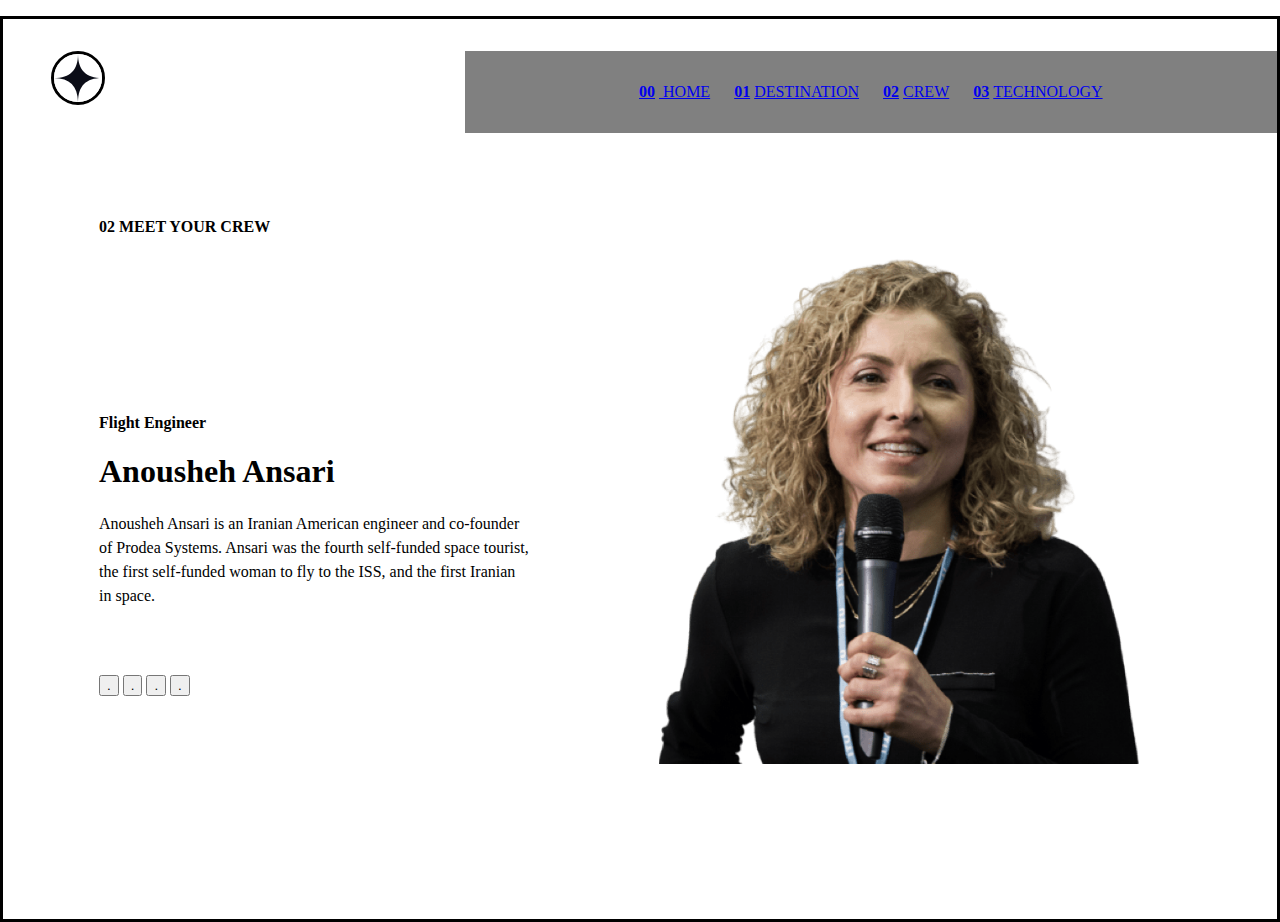
==== crew.html @ 27e9f044 "Added and fixed HTML markup" ====
<!DOCTYPE html>
<html lang="en">
  <head>
    <meta charset="UTF-8" />
    <meta name="viewport" content="width=device-width, initial-scale=1.0" />

    <link
      rel="icon"
      type="image/png"
      sizes="32x32"
      href="./assets/favicon-32x32.png"
    />
    <link rel="stylesheet" href="style.css" />

    <title>Space Tourism - Crew</title>
  </head>
  <body>
    <header class="top">
      <div class="top__logo-box">
        <img
          src="assets/shared/logo.svg"
          alt="Logo"
          class="top__logo-box--img"
        />
      </div>
      <div class="top__line-box">
        <hr class="top__line-box--line" />
      </div>
      <nav class="top__nav">
        <a class="nav__link" href="/"> <b>00</b> HOME </a>
        <a class="nav__link" href="destination.html"> <b>01</b>DESTINATION </a>
        <a class="nav__link" href="crew.html"><b>02</b>CREW </a>
        <a class="nav__link" href="technology.html"><b>03</b>TECHNOLOGY</a>
      </nav>
      <button class="top__hamburger-container">
        <img
          src="assets/shared/icon-hamburger.svg"
          alt="Open Nav"
          class="top__hamburger-container--icon-open"
        />
        <img
          src="assets/shared/icon-close.svg"
          alt="Close Nav"
          class="top__hamburger-container--icon-close"
        />
      </button>
    </header>

    <main class="crew">
      <h4 class="section-headings">
        <span class="section-headings--no">02</span>
        <span class="section-headings--primary">MEET YOUR CREW</span>
      </h4>

      <section class="crew__heading">
        <h4 class="crew__heading--secondary">Flight Engineer</h4>
        <h1 class="crew__heading--primary">Anousheh Ansari</h1>
      </section>

      <p class="crew__bio">
        Anousheh Ansari is an Iranian American engineer and co-founder of Prodea
        Systems. Ansari was the fourth self-funded space tourist, the first
        self-funded woman to fly to the ISS, and the first Iranian in space.
      </p>

      <div class="crew__selector">
        <button class="crew__selector--btn">.</button>
        <button class="crew__selector--btn">.</button>
        <button class="crew__selector--btn">.</button>
        <button class="crew__selector--btn">.</button>
      </div>

      <div class="crew__img-cont">
        <img
          src="./assets/crew/image-anousheh-ansari.png"
          alt=">Anousheh Ansari"
          class="crew__img-cont--img"
        />
      </div>
    </main>
    <script src="script.js"></script>
  </body>
</html>
---- style.css ----
:root {
  --desktop-resolution-height: 56.25rem;
  --desktop-resolution-width: 90rem;
}

html {
  font-size: 16px;
}

b{
  margin-right: .25rem;
}

a {
  cursor: pointer;
}

p {
  line-height: 1.5rem;
}

button {
  cursor: pointer;
}

body {
  max-width: var(--desktop-resolution-width);
  margin: 1rem auto 0 auto;
  border: solid;
}

@media (min-width: 1025px) {
  body {
    min-height: var(--desktop-resolution-height);
  }
}

main {
  margin: 1rem 1rem 0 1rem;
}

@media (min-width: 1025px) {
  main {
    margin: 4rem 6rem 0 6rem;
  }
}

.top {
  display: flex;
  flex-direction: row;
  justify-content: space-between;
  width: 100%;
  margin-top: 2rem;
}

.top__logo-box {
  border: solid;
  border-radius: 50%;
  height: 3rem;
  width: 3rem;
  border-color: white;
  background-color: white;

  border: solid;
}

.top__line-box {
  display: none;
}

.top__hamburger-container {
  border: none;
  background-color: transparent;
}

.top__hamburger-container--icon-close {
  display: none;
}

.top__nav {
  display: none;
  flex-direction: row;
  flex-wrap: wrap;
  justify-content: center;
  gap: 1.5rem;
  padding: 2rem 1.5rem 2rem 1.5rem;
  max-width: 10rem;

  background-color: grey;

  position: fixed;
  z-index: 1;
}

@media (min-width: 376px) {
  .top__nav {
    display: flex !important;
    align-items: center;

    width: max(28.75rem, 60%);
    max-width: unset;
    position: unset;
  }

  .top__hamburger-container {
    display: none;
  }
}

@media (min-width: 1025px) {
  .top__logo-box {
    margin-left: 3rem;
  }
}

.home {
  display: grid;
  justify-content: center;
  gap: 2rem;
}

.home > * {
  text-align: center;
}

.home__blurb {
  max-width: 21rem;
  margin: 0 auto 0 auto;
}

.home__logo {
  display: flex;
  justify-content: center;
  align-items: center;

  border: solid;
  border-radius: 50%;
  height: 15rem;
  width: 15rem;

  margin: 5rem auto 0 auto;

  grid-row: 3/4;
}

@media (min-width: 1025px) {
  .home {
    justify-content: space-between;
    margin-top: 20rem;
  }

  .home > * {
    text-align: left;
  }

  .home__heading {
    grid-row: 1/2;
    grid-column: 1/2;
  }

  .home__blurb {
    grid-row: 2/3;
    grid-column: 1/2;
    margin: unset;
  }

  .home__logo {
    grid-row: 1/3;
    grid-column: 2/3;
    margin: auto 0 auto auto;
  }
}

.section-headings {
  text-align: left;
}

.crew {
  display: grid;
}

.crew__img-cont {
  grid-row: 2/3;

  height: auto;
  max-width: 30rem;
  margin: 0 auto 0 auto;
}

.crew__img-cont--img {
  width: 100%;
  height: 100%;
  object-fit: cover;
}

.crew__selector {
  grid-row: 3/4;
  margin: 1rem auto 1rem auto;
}

.crew__heading,
.crew__bio {
  text-align: center;
}

.crew__role {
  margin-bottom: 0;
}

.crew__name {
  margin-top: 0;
}

.crew__bio {
  margin-top: 0;
  margin-left: auto;
  margin-right: auto;

  max-width: 27rem;
}

@media (min-width: 376px) {
  .crew__bio {
    grid-row: 4/5;
  }
  .crew__selector {
    grid-row: 5/6;
  }

  .crew__img-cont {
    grid-row: 6/7;
  }
}

@media (min-width: 1025px) {
  .crew__heading,
  .crew__bio {
    grid-column: 1/2;
    text-align: left;
  }

  .crew__heading {
    grid-row: 5/6;
  }
  .crew__bio {
    grid-row: 6/7;
    margin: unset;
  }
  .crew__selector {
    grid-row: 8/9;
    margin: unset;
  }

  .crew__img-cont {
    grid-row: 3/10;
    grid-column: 2/3;
  }
}
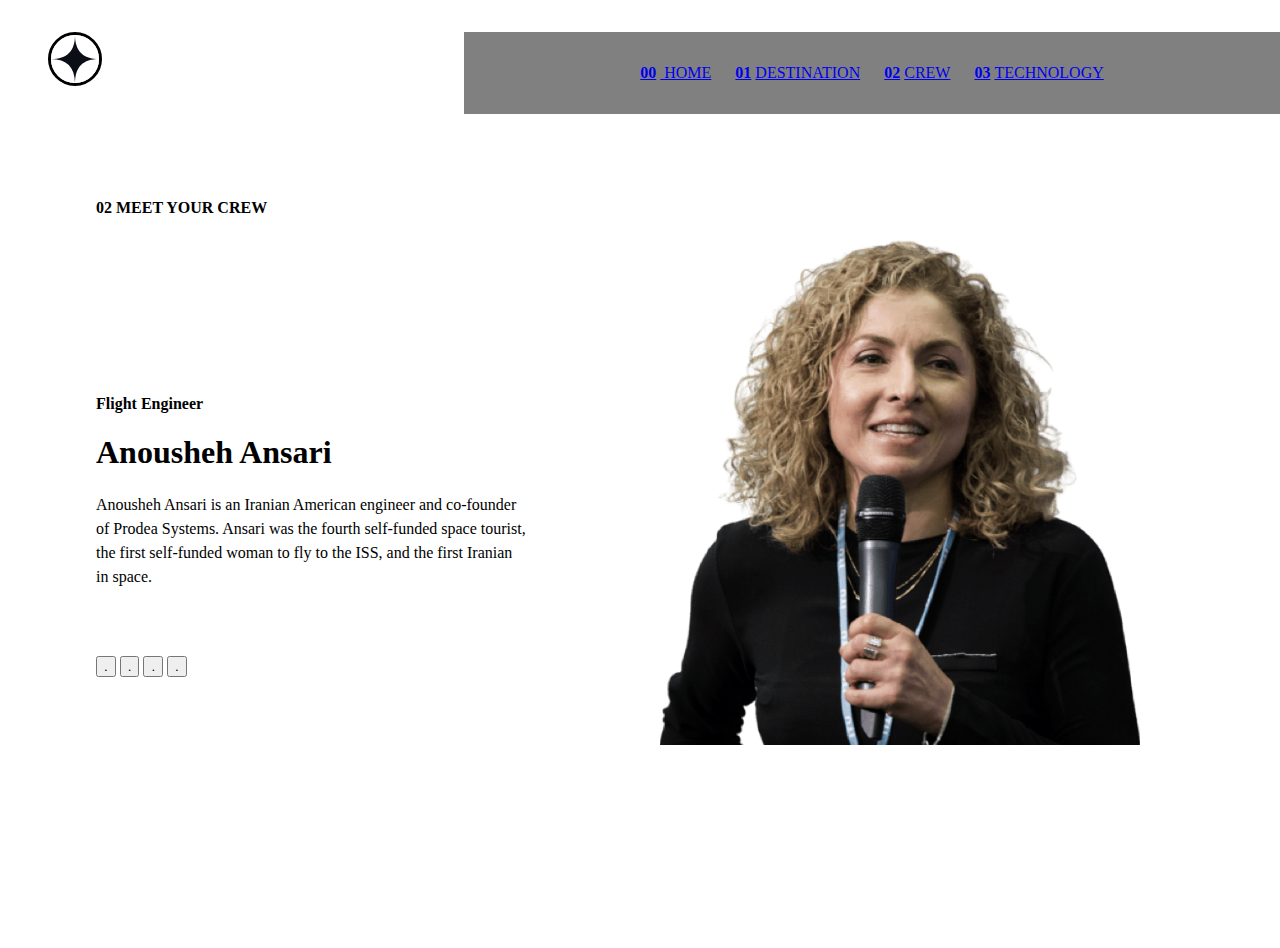
==== commit 31f8c3ff: "Fixed nav layout" ====
--- a/crew.html
+++ b/crew.html
@@ -27,10 +27,10 @@
         <hr class="top__line-box--line" />
       </div>
       <nav class="top__nav">
-        <a class="nav__link" href="/"> <b>00</b> HOME </a>
-        <a class="nav__link" href="destination.html"> <b>01</b>DESTINATION </a>
-        <a class="nav__link" href="crew.html"><b>02</b>CREW </a>
-        <a class="nav__link" href="technology.html"><b>03</b>TECHNOLOGY</a>
+        <a class="top__nav--link" href="/"> <b>00</b> HOME </a>
+        <a class="top__nav--link" href="destination.html"> <b>01</b>DESTINATION </a>
+        <a class="top__nav--link" href="crew.html"><b>02</b>CREW </a>
+        <a class="top__nav--link" href="technology.html"><b>03</b>TECHNOLOGY</a>
       </nav>
       <button class="top__hamburger-container">
         <img
--- a/style.css
+++ b/style.css
@@ -1,3 +1,5 @@
+/* Boiler Plate */
+
 :root {
   --desktop-resolution-height: 56.25rem;
   --desktop-resolution-width: 90rem;
@@ -7,8 +9,28 @@
   font-size: 16px;
 }
 
-b{
-  margin-right: .25rem;
+body {
+  max-width: var(--desktop-resolution-width);
+  margin: 1rem 0 0 2rem;
+}
+
+@media (min-width: 1025px) {
+  body {
+    min-height: var(--desktop-resolution-height);
+    margin: 1rem 0 1rem auto;
+  }
+}
+
+@media (min-width: 1440px) {
+  body {
+    margin-right:  auto;
+  }
+}
+
+/* Elements */
+
+b {
+  margin-right: 0.25rem;
 }
 
 a {
@@ -23,20 +45,11 @@
   cursor: pointer;
 }
 
-body {
-  max-width: var(--desktop-resolution-width);
-  margin: 1rem auto 0 auto;
-  border: solid;
-}
-
-@media (min-width: 1025px) {
-  body {
-    min-height: var(--desktop-resolution-height);
-  }
-}
+/* Containers */
 
 main {
-  margin: 1rem 1rem 0 1rem;
+  margin-top: 2rem;
+  margin-right: 2rem;
 }
 
 @media (min-width: 1025px) {
@@ -44,6 +57,8 @@
     margin: 4rem 6rem 0 6rem;
   }
 }
+
+/* Navigation and Top Section */
 
 .top {
   display: flex;
@@ -75,31 +90,42 @@
 
 .top__hamburger-container--icon-close {
   display: none;
+  position: relative;
+  z-index: 2;
 }
 
 .top__nav {
   display: none;
-  flex-direction: row;
+  flex-direction: column;
   flex-wrap: wrap;
-  justify-content: center;
+  justify-content: left;
   gap: 1.5rem;
-  padding: 2rem 1.5rem 2rem 1.5rem;
   max-width: 10rem;
+  padding: 6rem 4rem 6rem 1rem;
 
   background-color: grey;
 
   position: fixed;
+  right: 0;
+  top: 0;
+  height: 100vh;
   z-index: 1;
 }
 
-@media (min-width: 376px) {
+@media (min-width: 481px) {
   .top__nav {
     display: flex !important;
+  flex-direction: row;
     align-items: center;
+  justify-content: center;
+  padding: 2rem 1.5rem 2rem 1.5rem;
+
 
     width: max(28.75rem, 60%);
     max-width: unset;
+    height: unset;
     position: unset;
+    
   }
 
   .top__hamburger-container {
@@ -113,9 +139,10 @@
   }
 }
 
+/* Home */
+
 .home {
   display: grid;
-  justify-content: center;
   gap: 2rem;
 }
 
@@ -123,8 +150,21 @@
   text-align: center;
 }
 
+.home__heading--primary {
+  margin: 0;
+  font-size: 4.75rem;
+}
+@media (min-width: 481px) {
+  .home__heading--secondary {
+    margin-bottom: 0;
+  }
+  .home__heading--primary {
+    font-size: 8rem;
+  }
+}
+
 .home__blurb {
-  max-width: 21rem;
+  max-width: 24rem;
   margin: 0 auto 0 auto;
 }
 
@@ -138,7 +178,7 @@
   height: 15rem;
   width: 15rem;
 
-  margin: 5rem auto 0 auto;
+  margin: 2rem auto 2rem auto;
 
   grid-row: 3/4;
 }
@@ -165,15 +205,247 @@
   }
 
   .home__logo {
-    grid-row: 1/3;
-    grid-column: 2/3;
-    margin: auto 0 auto auto;
-  }
-}
+    grid-row: 1/6;
+    grid-column: 2/3;
+    margin: auto 0 auto 0;
+  }
+}
+
+/* All Categories */
 
 .section-headings {
   text-align: left;
 }
+
+/* Destination */
+
+.destination {
+  display: grid;
+}
+
+.destination__img-cont {
+  grid-row: 2/3;
+
+  height: auto;
+  width: 20rem;
+  margin: 0 auto 0 auto;
+}
+
+.destination__img-cont--img {
+  width: 100%;
+  height: 100%;
+}
+
+.destination__selector {
+  grid-row: 3/4;
+
+  display: flex;
+  justify-content: space-between;
+  gap: 1.5rem;
+
+  margin: 1rem auto 1rem auto;
+
+  max-width: 24rem;
+}
+
+.destination__selector--btn {
+  font-size: 1rem;
+  border: none;
+  background-color: transparent;
+}
+
+.destination__name {
+  grid-row: 4/5;
+
+  margin: 0;
+
+  font-size: 4.75rem;
+  text-align: center;
+}
+
+.destination__description {
+  grid-row: 5/6;
+
+  text-align: center;
+  max-width: 24rem;
+  margin: 1rem auto 1rem auto;
+}
+
+.destination__stats > * {
+  text-align: center;
+}
+
+.destination__stats > * > h6 {
+  margin-bottom: 0;
+}
+.destination__stats > * > h2 {
+  margin-top: 0.5rem;
+}
+
+.destination__stats {
+  display: flex;
+  flex-direction: column;
+  align-items: center;
+  justify-content: center;
+
+  border-top: solid;
+}
+
+@media (min-width: 481px) {
+  .destination__stats {
+    flex-direction: row;
+    justify-content: space-between;
+    width: 24rem;
+
+    margin-left: auto;
+    margin-right: auto;
+  }
+}
+
+@media (min-width: 1025px) {
+  .destination__img-cont,
+  .destination__selector {
+    margin-top: 4rem;
+  }
+
+  .destination__img-cont {
+    grid-column: 1/2;
+    grid-row: 2/6;
+  }
+
+  .destination__selector {
+    grid-column: 2/3;
+    grid-row: 2/3;
+  }
+
+  .destination__name {
+    grid-column: 2/3;
+    grid-row: 3/4;
+  }
+
+  .destination__description {
+    grid-column: 2/3;
+    grid-row: 4/5;
+  }
+
+  .destination__stats {
+    grid-column: 2/3;
+    grid-row: 5/6;
+  }
+}
+
+/* Technology */
+.technology {
+  display: grid;
+}
+
+.technology__img-cont {
+  grid-row: 2/3;
+
+  height: auto;
+  max-width: 30rem;
+  margin: 0.5rem auto .5rem auto;
+}
+
+.technology__img-cont--img {
+  width: 100%;
+  height: 100%;
+  object-fit: cover;
+}
+
+.technology__img-cont--portrait {
+  display: none;
+}
+
+.technology__selector {
+  grid-row: 3/4;
+
+  display: flex;
+  flex-direction: row;
+  justify-content: center;
+  flex-wrap: wrap;
+  gap: 1rem;
+
+  margin-top: 0.5rem;
+  margin-bottom: 0.5rem;
+}
+
+.technology__selector--btn {
+  border: solid;
+  border-radius: 50%;
+  background-color: transparent;
+
+  font-size: 1.75rem;
+
+  width: 4rem;
+  height: 4rem;
+}
+
+.technology__heading > * {
+  text-align: center;
+}
+
+.technology__heading--secondary {
+  margin-bottom: 0.25rem;
+}
+
+.technology__heading--primary {
+  margin-top: 0.25rem;
+}
+
+.technology__info {
+  text-align: center;
+  max-width: 25rem;
+  margin: 1rem auto 1rem auto;
+}
+
+@media (min-width: 1025px) {
+.technology > .section-headings{
+  grid-column: 1/3;
+}
+  .technology{
+    margin-right: 0;
+  }
+  .technology__img-cont {
+    grid-column: 3/4;
+    grid-row: 2/8;
+
+    margin-right: 0;
+  }
+
+  .technology__img-cont--landscape {
+    display: none;
+  }
+
+  .technology__img-cont--portrait {
+    display: inline;
+  }
+
+  .technology__selector {
+    grid-column: 1/2;
+    grid-row: 3/5;
+    width: 5rem;
+  }
+
+  .technology__heading > * {
+    text-align: left;
+  }
+
+  .technology__heading {
+    grid-column: 2/3;
+    grid-row: 3/4;
+  }
+
+  .technology__info {
+    grid-column: 2/3;
+    grid-row: 4/5;
+
+    text-align: left;
+    margin-left: 0;
+  }
+}
+
+/* Crew */
 
 .crew {
   display: grid;
@@ -219,7 +491,7 @@
   max-width: 27rem;
 }
 
-@media (min-width: 376px) {
+@media (min-width: 481px) {
   .crew__bio {
     grid-row: 4/5;
   }
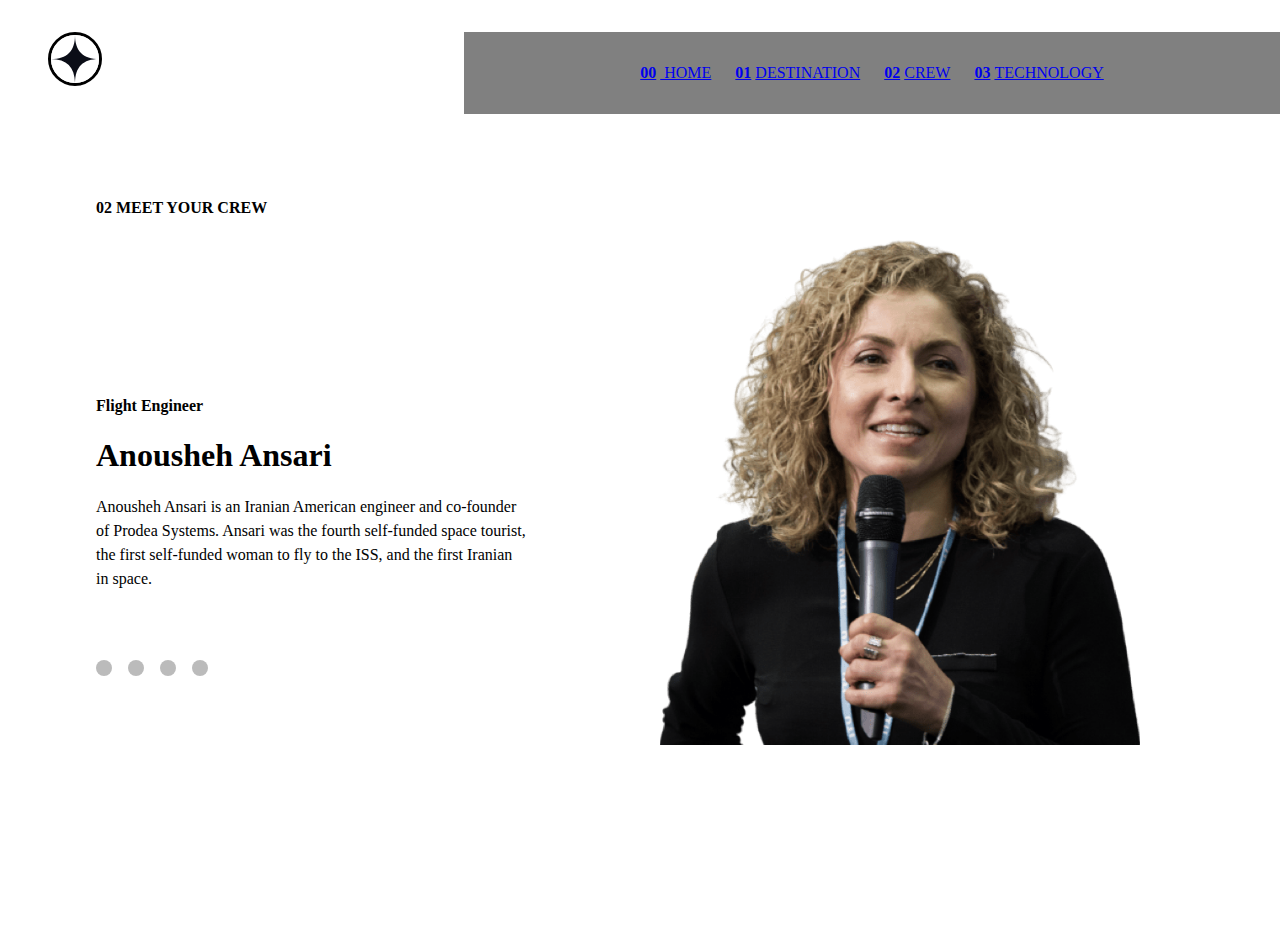
==== commit 323ce9f2: "Created design for .crew__selector--btn" ====
--- a/crew.html
+++ b/crew.html
@@ -64,10 +64,10 @@
       </p>
 
       <div class="crew__selector">
-        <button class="crew__selector--btn">.</button>
-        <button class="crew__selector--btn">.</button>
-        <button class="crew__selector--btn">.</button>
-        <button class="crew__selector--btn">.</button>
+        <button class="crew__selector--btn">&nbsp;</button>
+        <button class="crew__selector--btn">&nbsp;</button>
+        <button class="crew__selector--btn">&nbsp;</button>
+        <button class="crew__selector--btn">&nbsp;</button>
       </div>
 
       <div class="crew__img-cont">
--- a/style.css
+++ b/style.css
@@ -23,7 +23,7 @@
 
 @media (min-width: 1440px) {
   body {
-    margin-right:  auto;
+    margin-right: auto;
   }
 }
 
@@ -86,6 +86,7 @@
 .top__hamburger-container {
   border: none;
   background-color: transparent;
+  margin-right: 0.5rem;
 }
 
 .top__hamburger-container--icon-close {
@@ -115,17 +116,15 @@
 @media (min-width: 481px) {
   .top__nav {
     display: flex !important;
-  flex-direction: row;
+    flex-direction: row;
     align-items: center;
-  justify-content: center;
-  padding: 2rem 1.5rem 2rem 1.5rem;
-
+    justify-content: center;
+    padding: 2rem 1.5rem 2rem 1.5rem;
 
     width: max(28.75rem, 60%);
     max-width: unset;
     height: unset;
     position: unset;
-    
   }
 
   .top__hamburger-container {
@@ -344,7 +343,7 @@
 
   height: auto;
   max-width: 30rem;
-  margin: 0.5rem auto .5rem auto;
+  margin: 0.5rem auto 0.5rem auto;
 }
 
 .technology__img-cont--img {
@@ -400,10 +399,10 @@
 }
 
 @media (min-width: 1025px) {
-.technology > .section-headings{
-  grid-column: 1/3;
-}
-  .technology{
+  .technology > .section-headings {
+    grid-column: 1/3;
+  }
+  .technology {
     margin-right: 0;
   }
   .technology__img-cont {
@@ -467,7 +466,21 @@
 
 .crew__selector {
   grid-row: 3/4;
+
+  display: flex;
+  gap: 1rem;
+
   margin: 1rem auto 1rem auto;
+}
+
+.crew__selector--btn {
+  border: none;
+  background-color: transparent;
+
+  height: 1rem;
+  width: 1rem;
+  background-color: #bbb;
+  border-radius: 50%;
 }
 
 .crew__heading,
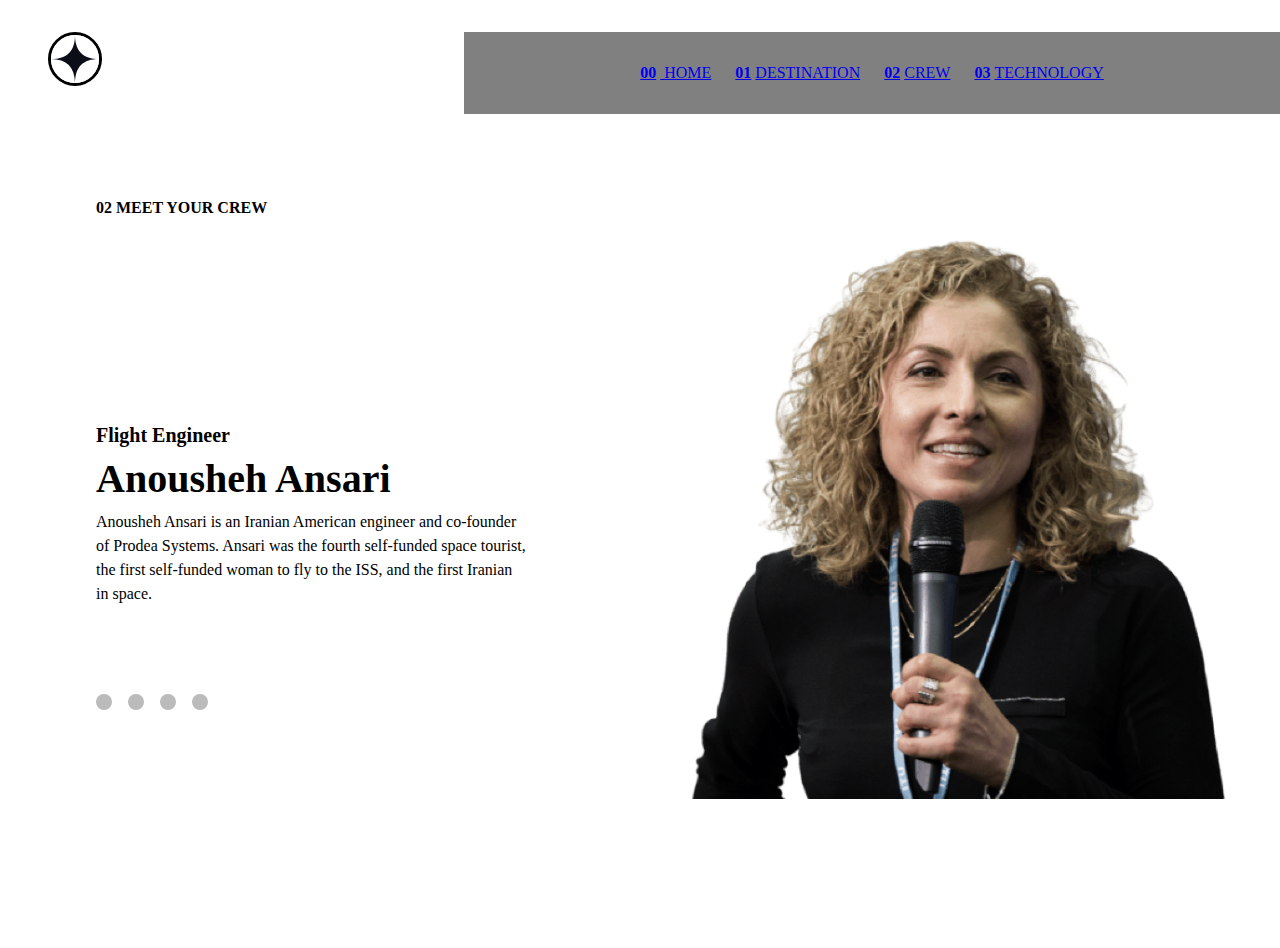
==== commit 00a2768e: "Created DOM manipulation functionality for page selectors" ====
--- a/crew.html
+++ b/crew.html
@@ -64,10 +64,6 @@
       </p>
 
       <div class="crew__selector">
-        <button class="crew__selector--btn">&nbsp;</button>
-        <button class="crew__selector--btn">&nbsp;</button>
-        <button class="crew__selector--btn">&nbsp;</button>
-        <button class="crew__selector--btn">&nbsp;</button>
       </div>
 
       <div class="crew__img-cont">
--- a/style.css
+++ b/style.css
@@ -448,13 +448,14 @@
 
 .crew {
   display: grid;
+  margin-right: 0;
 }
 
 .crew__img-cont {
   grid-row: 2/3;
 
-  height: auto;
-  max-width: 30rem;
+  max-height: 35rem;
+  width: auto;
   margin: 0 auto 0 auto;
 }
 
@@ -488,6 +489,20 @@
   text-align: center;
 }
 
+.crew__heading--secondary{
+  font-size: 1.25rem;
+
+  margin-top: .5rem;
+  margin-bottom: .5rem;
+}
+
+.crew__heading--primary{
+  font-size: 2.5rem;
+
+  margin-top: .5rem;
+  margin-bottom: .5rem;
+}
+
 .crew__role {
   margin-bottom: 0;
 }
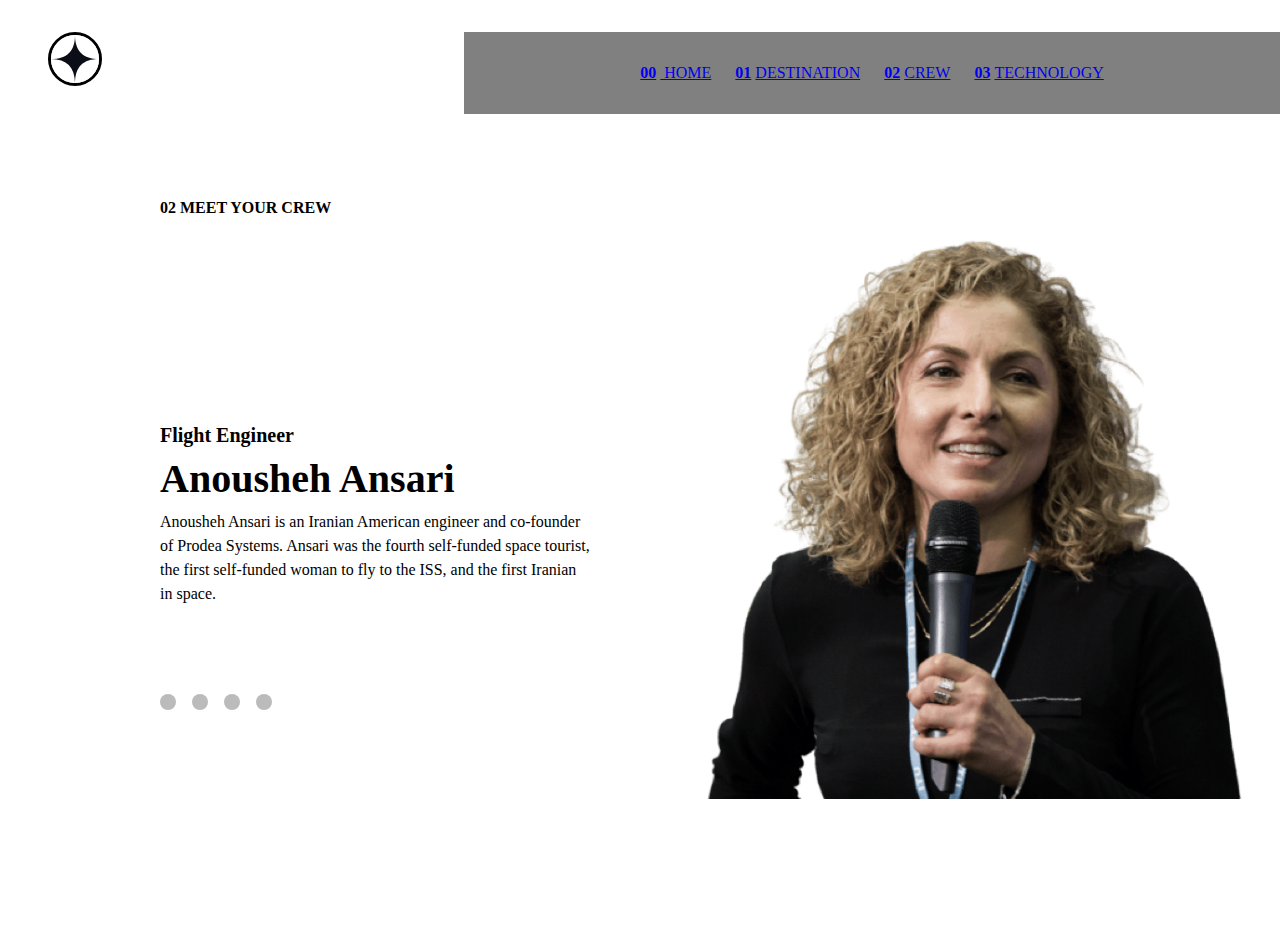
==== commit 68925639: "Created js objects to store containers for pages" ====
--- a/crew.html
+++ b/crew.html
@@ -57,7 +57,7 @@
         <h1 class="crew__heading--primary">Anousheh Ansari</h1>
       </section>
 
-      <p class="crew__bio">
+      <p class="crew__info">
         Anousheh Ansari is an Iranian American engineer and co-founder of Prodea
         Systems. Ansari was the fourth self-funded space tourist, the first
         self-funded woman to fly to the ISS, and the first Iranian in space.
--- a/style.css
+++ b/style.css
@@ -54,7 +54,7 @@
 
 @media (min-width: 1025px) {
   main {
-    margin: 4rem 6rem 0 6rem;
+    margin: 4rem 10rem 0 10rem;
   }
 }
 
@@ -253,7 +253,7 @@
   background-color: transparent;
 }
 
-.destination__name {
+.destination__heading {
   grid-row: 4/5;
 
   margin: 0;
@@ -262,7 +262,7 @@
   text-align: center;
 }
 
-.destination__description {
+.destination__info {
   grid-row: 5/6;
 
   text-align: center;
@@ -317,12 +317,12 @@
     grid-row: 2/3;
   }
 
-  .destination__name {
+  .destination__heading {
     grid-column: 2/3;
     grid-row: 3/4;
   }
 
-  .destination__description {
+  .destination__info {
     grid-column: 2/3;
     grid-row: 4/5;
   }
@@ -485,7 +485,7 @@
 }
 
 .crew__heading,
-.crew__bio {
+.crew__info {
   text-align: center;
 }
 
@@ -511,7 +511,7 @@
   margin-top: 0;
 }
 
-.crew__bio {
+.crew__info {
   margin-top: 0;
   margin-left: auto;
   margin-right: auto;
@@ -520,7 +520,7 @@
 }
 
 @media (min-width: 481px) {
-  .crew__bio {
+  .crew__info {
     grid-row: 4/5;
   }
   .crew__selector {
@@ -534,7 +534,7 @@
 
 @media (min-width: 1025px) {
   .crew__heading,
-  .crew__bio {
+  .crew__info {
     grid-column: 1/2;
     text-align: left;
   }
@@ -542,7 +542,7 @@
   .crew__heading {
     grid-row: 5/6;
   }
-  .crew__bio {
+  .crew__info {
     grid-row: 6/7;
     margin: unset;
   }
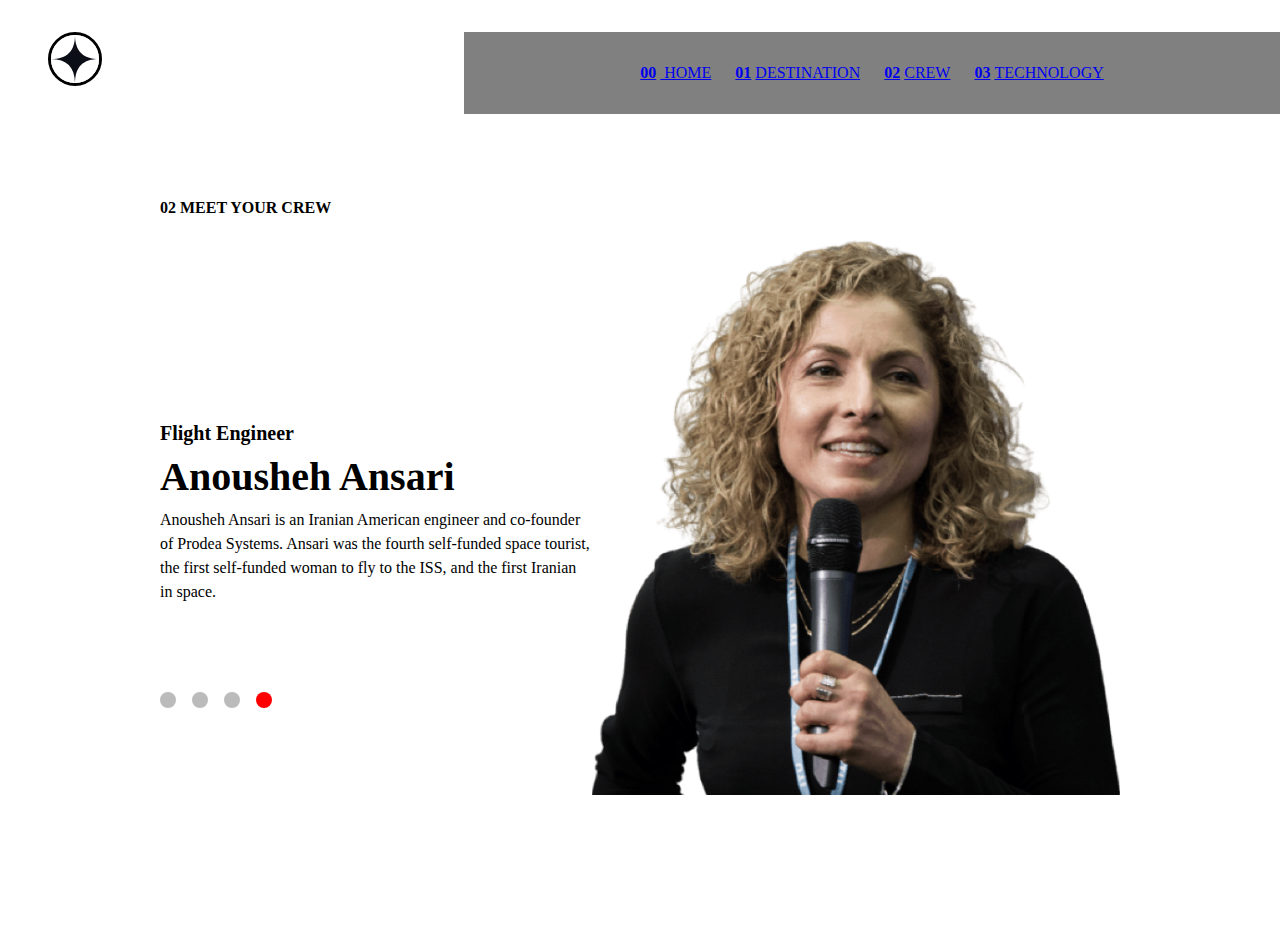
==== commit f687270e: "Added ids to body containers" ====
--- a/crew.html
+++ b/crew.html
@@ -14,7 +14,7 @@
 
     <title>Space Tourism - Crew</title>
   </head>
-  <body>
+  <body id="crew-body">
     <header class="top">
       <div class="top__logo-box">
         <img
--- a/style.css
+++ b/style.css
@@ -185,7 +185,7 @@
 @media (min-width: 1025px) {
   .home {
     justify-content: space-between;
-    margin-top: 20rem;
+    margin-top: 12rem;
   }
 
   .home > * {
@@ -226,7 +226,7 @@
   grid-row: 2/3;
 
   height: auto;
-  width: 20rem;
+  max-width: 20rem;
   margin: 0 auto 0 auto;
 }
 
@@ -240,19 +240,24 @@
 
   display: flex;
   justify-content: space-between;
-  gap: 1.5rem;
+  gap: 1rem;
+  flex-wrap: wrap;
 
   margin: 1rem auto 1rem auto;
-
-  max-width: 24rem;
 }
 
 .destination__selector--btn {
   font-size: 1rem;
+  padding-bottom: 1rem;
+
   border: none;
   background-color: transparent;
 }
 
+.destination__selector--btn:nth-child(2) {
+  border-bottom: solid;
+}
+
 .destination__heading {
   grid-row: 4/5;
 
@@ -268,17 +273,6 @@
   text-align: center;
   max-width: 24rem;
   margin: 1rem auto 1rem auto;
-}
-
-.destination__stats > * {
-  text-align: center;
-}
-
-.destination__stats > * > h6 {
-  margin-bottom: 0;
-}
-.destination__stats > * > h2 {
-  margin-top: 0.5rem;
 }
 
 .destination__stats {
@@ -290,6 +284,26 @@
   border-top: solid;
 }
 
+.distance > * {
+  text-align: center;
+}
+.distance__heading {
+  margin-bottom: 0;
+}
+.distance__stat {
+  margin-bottom: 0;
+}
+
+.travel > * {
+  text-align: center;
+}
+.travel__heading {
+  margin-bottom: 0;
+}
+.travel__stat {
+  margin-bottom: 0;
+}
+
 @media (min-width: 481px) {
   .destination__stats {
     flex-direction: row;
@@ -315,11 +329,18 @@
   .destination__selector {
     grid-column: 2/3;
     grid-row: 2/3;
+    width: 24rem;
+    margin-right: auto;
   }
 
   .destination__heading {
     grid-column: 2/3;
     grid-row: 3/4;
+
+    width: 24rem;
+    margin-left: auto;
+    margin-right: auto;
+    text-align: left;
   }
 
   .destination__info {
@@ -330,6 +351,13 @@
   .destination__stats {
     grid-column: 2/3;
     grid-row: 5/6;
+  }
+  .distance > * {
+    text-align: left;
+  }
+
+  .travel > * {
+    text-align: left;
   }
 }
 
@@ -372,12 +400,18 @@
 .technology__selector--btn {
   border: solid;
   border-radius: 50%;
+  border-color: black;
   background-color: transparent;
 
   font-size: 1.75rem;
 
   width: 4rem;
   height: 4rem;
+}
+
+.technology__selector--btn:nth-child(1) {
+  color: white;
+  background-color: black;
 }
 
 .technology__heading > * {
@@ -410,6 +444,10 @@
     grid-row: 2/8;
 
     margin-right: 0;
+  }
+
+  .technology__img-cont--img {
+    margin-left: -1rem;
   }
 
   .technology__img-cont--landscape {
@@ -448,7 +486,6 @@
 
 .crew {
   display: grid;
-  margin-right: 0;
 }
 
 .crew__img-cont {
@@ -484,23 +521,27 @@
   border-radius: 50%;
 }
 
+.crew__selector--btn:nth-child(4) {
+  background-color: red;
+}
+
 .crew__heading,
 .crew__info {
   text-align: center;
 }
 
-.crew__heading--secondary{
+.crew__heading--secondary {
   font-size: 1.25rem;
 
-  margin-top: .5rem;
-  margin-bottom: .5rem;
-}
-
-.crew__heading--primary{
+  margin-top: 0.5rem;
+  margin-bottom: 0.5rem;
+}
+
+.crew__heading--primary {
   font-size: 2.5rem;
 
-  margin-top: .5rem;
-  margin-bottom: .5rem;
+  margin-top: 0.5rem;
+  margin-bottom: 0.5rem;
 }
 
 .crew__role {
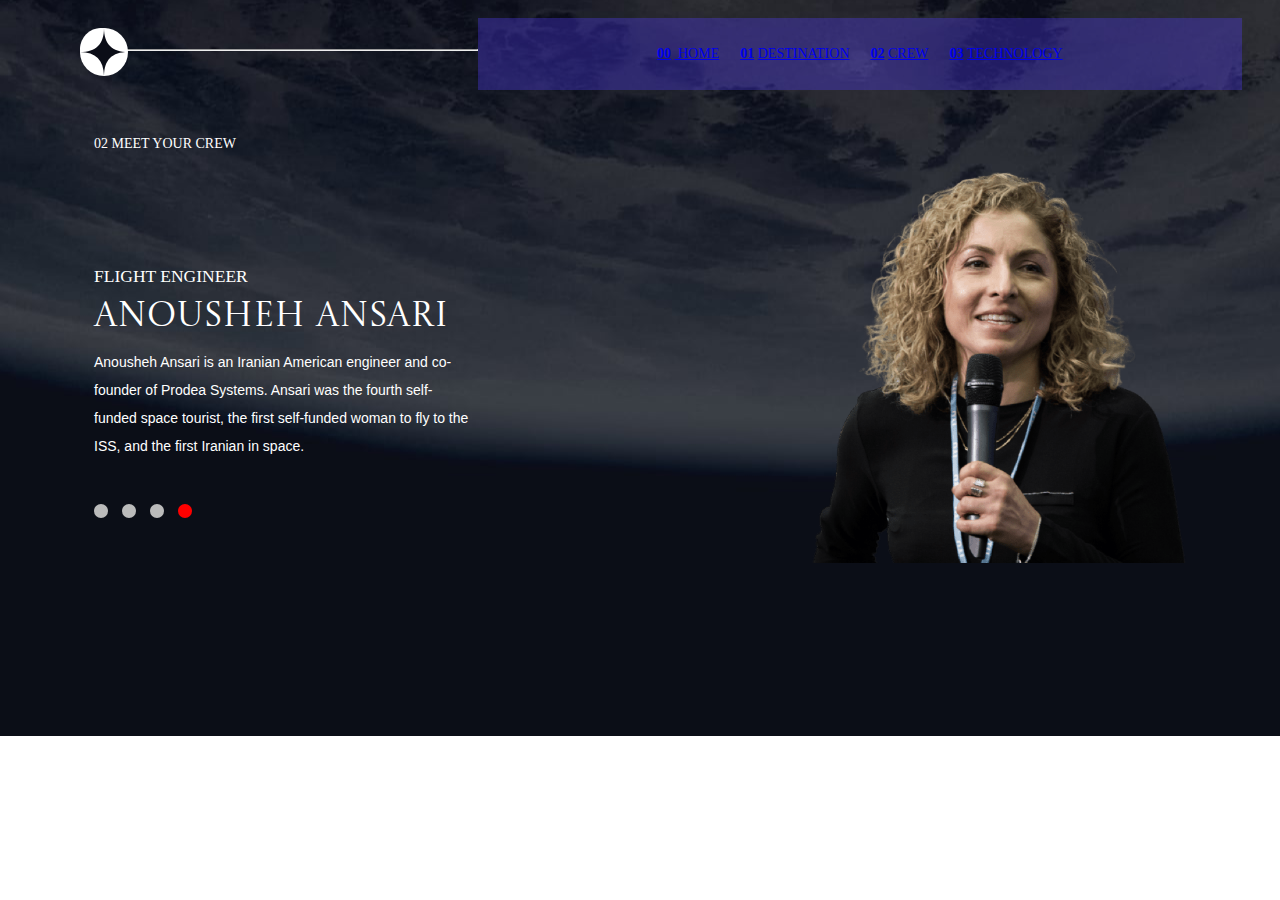
==== commit dd1b60b9: "4-28 progress" ====
--- a/crew.html
+++ b/crew.html
@@ -53,7 +53,7 @@
       </h4>
 
       <section class="crew__heading">
-        <h4 class="crew__heading--secondary">Flight Engineer</h4>
+        <h4 class="crew__heading--secondary">FLIGHT ENGINEER</h4>
         <h1 class="crew__heading--primary">Anousheh Ansari</h1>
       </section>
 
--- a/style.css
+++ b/style.css
@@ -1,29 +1,71 @@
+@import url('https://fonts.googleapis.com/css2?family=Castoro+Titling&family=Cormorant+Garamond:wght@300&display=swap');
+
 /* Boiler Plate */
-
 :root {
   --desktop-resolution-height: 56.25rem;
   --desktop-resolution-width: 90rem;
 }
 
 html {
-  font-size: 16px;
+  font-size: 14px;
+  color: white;
 }
 
 body {
   max-width: var(--desktop-resolution-width);
-  margin: 1rem 0 0 2rem;
-}
-
-@media (min-width: 1025px) {
-  body {
-    min-height: var(--desktop-resolution-height);
-    margin: 1rem 0 1rem auto;
-  }
-}
-
-@media (min-width: 1440px) {
-  body {
-    margin-right: auto;
+  margin-left: auto;
+  margin-right: auto;
+}
+
+/* Background Images */
+#home-body {
+  background-image: url("/assets/home/background-home-mobile.jpg");
+  background-repeat: no-repeat;
+}
+#destination-body {
+  background-image: url("/assets/destination/background-destination-mobile.jpg");
+  background-repeat: no-repeat;
+}
+#crew-body {
+  background-image: url("/assets/crew/background-crew-mobile.jpg");
+  background-repeat: no-repeat;
+}
+#technology-body {
+  background-image: url("/assets/technology/background-technology-mobile.jpg");
+  background-repeat: no-repeat;
+}
+
+@media (min-width: 376px) {
+  #home-body {
+    background-image: url("/assets/home/background-home-tablet.jpg");
+  }
+  #destination-body {
+    background-image: url("/assets/destination/background-destination-tablet.jpg");
+  }
+  #crew-body {
+    background-image: url("/assets/crew/background-crew-tablet.jpg");
+  }
+  #technology-body {
+    background-image: url("/assets/technology/background-technology-tablet.jpg");
+  }
+}
+
+@media (min-width: 769px) {
+  #home-body {
+    background-image: url("/assets/home/background-home-desktop.jpg");
+    background-position: center; 
+  }
+  #destination-body {
+    background-image: url("/assets/destination/background-destination-desktop.jpg");
+    background-position: center; 
+  }
+  #crew-body {
+    background-image: url("/assets/crew/background-crew-desktop.jpg");
+    background-position: center; 
+  }
+  #technology-body {
+    background-image: url("/assets/technology/background-technology-desktop.jpg");
+    background-position: center; 
   }
 }
 
@@ -37,24 +79,41 @@
   cursor: pointer;
 }
 
+h1{
+  font-family: 'Castoro Titling', cursive;
+  font-weight: 100;
+}
+
+h4{
+  font-weight: 100;
+}
+
 p {
-  line-height: 1.5rem;
+  line-height: 2rem;
+  font-family:Arial, Helvetica, sans-serif;
 }
 
 button {
   cursor: pointer;
+  color: white;
 }
 
 /* Containers */
 
+header{
+  margin: 1.25rem 2rem 0 2rem;
+  /* margin: 1.25rem auto 0 auto; */
+}
+
+
 main {
-  margin-top: 2rem;
-  margin-right: 2rem;
-}
-
-@media (min-width: 1025px) {
+  margin: 2rem 2rem 0 2rem;
+}
+
+
+@media (min-width: 769px) {
   main {
-    margin: 4rem 10rem 0 10rem;
+    margin: 2rem 6rem 0 6rem;
   }
 }
 
@@ -64,29 +123,35 @@
   display: flex;
   flex-direction: row;
   justify-content: space-between;
-  width: 100%;
-  margin-top: 2rem;
 }
 
 .top__logo-box {
-  border: solid;
   border-radius: 50%;
   height: 3rem;
   width: 3rem;
-  border-color: white;
   background-color: white;
 
-  border: solid;
+  margin-top: .75rem;
+
+  position: relative;
+    z-index: 1;
 }
 
 .top__line-box {
   display: none;
+  color: white;
+  width: 30%;
+  margin-left: 4rem;
+  z-index: 0;
+  position: absolute;
+
+  padding-top: 1.75rem;
 }
 
 .top__hamburger-container {
   border: none;
   background-color: transparent;
-  margin-right: 0.5rem;
+  padding-right: 0;
 }
 
 .top__hamburger-container--icon-close {
@@ -101,10 +166,9 @@
   flex-wrap: wrap;
   justify-content: left;
   gap: 1.5rem;
-  max-width: 10rem;
   padding: 6rem 4rem 6rem 1rem;
 
-  background-color: grey;
+  background-color: rgba(81, 62, 252, 0.329);
 
   position: fixed;
   right: 0;
@@ -113,7 +177,7 @@
   z-index: 1;
 }
 
-@media (min-width: 481px) {
+@media (min-width: 561px) {
   .top__nav {
     display: flex !important;
     flex-direction: row;
@@ -125,6 +189,7 @@
     max-width: unset;
     height: unset;
     position: unset;
+    
   }
 
   .top__hamburger-container {
@@ -132,9 +197,13 @@
   }
 }
 
-@media (min-width: 1025px) {
+@media (min-width: 769px) {
+  .top__line-box{
+    display: block;
+  }
   .top__logo-box {
     margin-left: 3rem;
+    
   }
 }
 
@@ -153,10 +222,9 @@
   margin: 0;
   font-size: 4.75rem;
 }
-@media (min-width: 481px) {
-  .home__heading--secondary {
-    margin-bottom: 0;
-  }
+
+@media (min-width: 401px) {
+
   .home__heading--primary {
     font-size: 8rem;
   }
@@ -172,20 +240,34 @@
   justify-content: center;
   align-items: center;
 
-  border: solid;
+  font-weight: 100;
+
+  background-color: white;
+  color: black;
+
   border-radius: 50%;
-  height: 15rem;
-  width: 15rem;
+
+  height: 10rem;
+  width: 10rem;
 
   margin: 2rem auto 2rem auto;
 
   grid-row: 3/4;
 }
 
-@media (min-width: 1025px) {
+@media (min-width: 376px) {
+  .home__logo {
+    height: 15rem;
+    width: 15rem;
+
+    margin: 6rem auto 6rem auto;
+  }
+}
+
+@media (min-width: 769px) {
   .home {
     justify-content: space-between;
-    margin-top: 12rem;
+    margin-top: 10rem;
   }
 
   .home > * {
@@ -214,6 +296,7 @@
 
 .section-headings {
   text-align: left;
+  white-space: nowrap;
 }
 
 /* Destination */
@@ -223,10 +306,11 @@
 }
 
 .destination__img-cont {
+  grid-column: 1/2;
   grid-row: 2/3;
 
   height: auto;
-  max-width: 20rem;
+  max-width: 10rem;
   margin: 0 auto 0 auto;
 }
 
@@ -304,7 +388,12 @@
   margin-bottom: 0;
 }
 
-@media (min-width: 481px) {
+@media (min-width: 376px) {
+  .destination__img-cont {
+    max-width: 20rem;
+    height: auto;
+  }
+
   .destination__stats {
     flex-direction: row;
     justify-content: space-between;
@@ -315,7 +404,10 @@
   }
 }
 
-@media (min-width: 1025px) {
+@media (min-width: 769px) {
+  .destination{
+    gap: 1rem;
+  }
   .destination__img-cont,
   .destination__selector {
     margin-top: 4rem;
@@ -323,7 +415,10 @@
 
   .destination__img-cont {
     grid-column: 1/2;
-    grid-row: 2/6;
+    grid-row: 2/5;
+
+    max-width: 30rem;
+    height: auto
   }
 
   .destination__selector {
@@ -346,6 +441,7 @@
   .destination__info {
     grid-column: 2/3;
     grid-row: 4/5;
+    text-align: left;
   }
 
   .destination__stats {
@@ -432,7 +528,28 @@
   margin: 1rem auto 1rem auto;
 }
 
-@media (min-width: 1025px) {
+@media (min-width: 376px) {
+  .technology {
+    margin-right: unset;
+  }
+  .technology__img-cont {
+    grid-row: 2/3;
+
+    max-width: unset;
+
+    margin-left: -2rem;
+  }
+
+  .technology__selector {
+    margin-left: -2rem;
+  }
+
+  .technology__heading > * {
+    margin-left: -2rem;
+  }
+}
+
+@media (min-width: 769px) {
   .technology > .section-headings {
     grid-column: 1/3;
   }
@@ -443,11 +560,10 @@
     grid-column: 3/4;
     grid-row: 2/8;
 
+    margin-left: auto;
     margin-right: 0;
-  }
-
-  .technology__img-cont--img {
-    margin-left: -1rem;
+
+    max-width: 35rem;
   }
 
   .technology__img-cont--landscape {
@@ -462,10 +578,12 @@
     grid-column: 1/2;
     grid-row: 3/5;
     width: 5rem;
+    margin-left: unset;
   }
 
   .technology__heading > * {
     text-align: left;
+    margin-left: unset;
   }
 
   .technology__heading {
@@ -491,7 +609,7 @@
 .crew__img-cont {
   grid-row: 2/3;
 
-  max-height: 35rem;
+  max-height: 13rem;
   width: auto;
   margin: 0 auto 0 auto;
 }
@@ -560,7 +678,7 @@
   max-width: 27rem;
 }
 
-@media (min-width: 481px) {
+@media (min-width: 376px) {
   .crew__info {
     grid-row: 4/5;
   }
@@ -570,10 +688,11 @@
 
   .crew__img-cont {
     grid-row: 6/7;
-  }
-}
-
-@media (min-width: 1025px) {
+    max-height: 28rem;
+  }
+}
+
+@media (min-width: 769px) {
   .crew__heading,
   .crew__info {
     grid-column: 1/2;
@@ -595,5 +714,6 @@
   .crew__img-cont {
     grid-row: 3/10;
     grid-column: 2/3;
-  }
-}
+    margin-right: 0;
+  }
+}
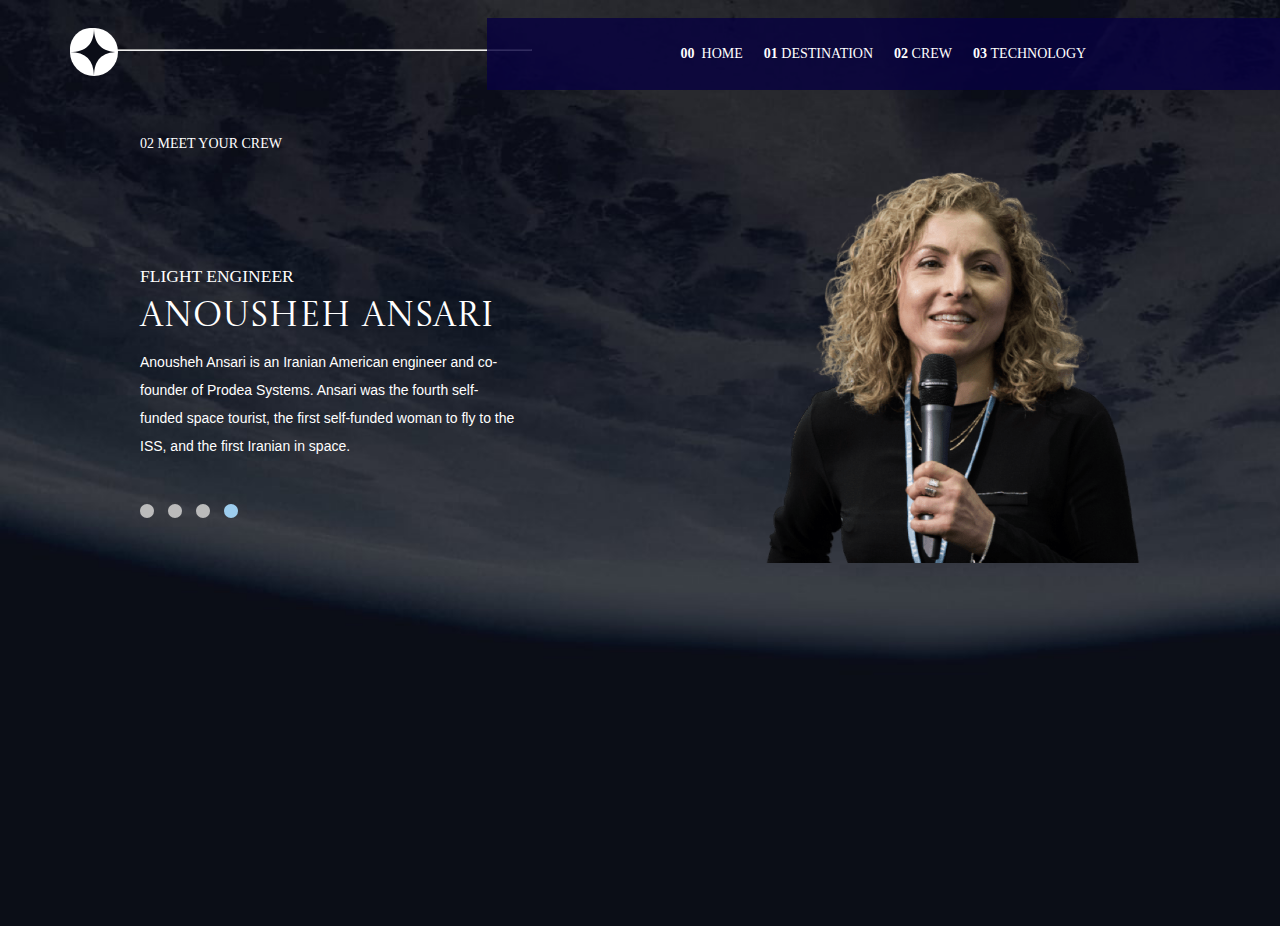
==== commit bac10f81: "Fixed URLS of background iamges" ====
--- a/crew.html
+++ b/crew.html
@@ -27,7 +27,7 @@
         <hr class="top__line-box--line" />
       </div>
       <nav class="top__nav">
-        <a class="top__nav--link" href="/"> <b>00</b> HOME </a>
+        <a class="top__nav--link" href="index.html"> <b>00</b> HOME </a>
         <a class="top__nav--link" href="destination.html"> <b>01</b>DESTINATION </a>
         <a class="top__nav--link" href="crew.html"><b>02</b>CREW </a>
         <a class="top__nav--link" href="technology.html"><b>03</b>TECHNOLOGY</a>
--- a/style.css
+++ b/style.css
@@ -12,60 +12,63 @@
 }
 
 body {
-  max-width: var(--desktop-resolution-width);
   margin-left: auto;
   margin-right: auto;
+  height: 100vh;
 }
 
 /* Background Images */
 #home-body {
-  background-image: url("/assets/home/background-home-mobile.jpg");
+  background-image: url("assets/home/background-home-mobile.jpg");
   background-repeat: no-repeat;
+  background-size: cover; 
 }
 #destination-body {
-  background-image: url("/assets/destination/background-destination-mobile.jpg");
+  background-image: url("assets/destination/background-destination-mobile.jpg");
   background-repeat: no-repeat;
+  background-size: cover; 
+  
 }
 #crew-body {
-  background-image: url("/assets/crew/background-crew-mobile.jpg");
+  background-image: url("assets/crew/background-crew-mobile.jpg");
   background-repeat: no-repeat;
+  background-size: cover; 
+  
 }
 #technology-body {
-  background-image: url("/assets/technology/background-technology-mobile.jpg");
+  background-image: url("assets/technology/background-technology-mobile.jpg");
   background-repeat: no-repeat;
+  background-size: cover; 
+  
 }
 
 @media (min-width: 376px) {
   #home-body {
-    background-image: url("/assets/home/background-home-tablet.jpg");
+    background-image: url("assets/home/background-home-tablet.jpg");
   }
   #destination-body {
-    background-image: url("/assets/destination/background-destination-tablet.jpg");
+    background-image: url("assets/destination/background-destination-tablet.jpg");
   }
   #crew-body {
-    background-image: url("/assets/crew/background-crew-tablet.jpg");
+    background-image: url("assets/crew/background-crew-tablet.jpg");
   }
   #technology-body {
-    background-image: url("/assets/technology/background-technology-tablet.jpg");
+    background-image: url("assets/technology/background-technology-tablet.jpg");
   }
 }
 
 @media (min-width: 769px) {
   #home-body {
-    background-image: url("/assets/home/background-home-desktop.jpg");
-    background-position: center; 
+    background-image: url("assets/home/background-home-desktop.jpg");
   }
   #destination-body {
-    background-image: url("/assets/destination/background-destination-desktop.jpg");
-    background-position: center; 
+    background-image: url("assets/destination/background-destination-desktop.jpg");
   }
   #crew-body {
-    background-image: url("/assets/crew/background-crew-desktop.jpg");
-    background-position: center; 
+    background-image: url("assets/crew/background-crew-desktop.jpg");
   }
   #technology-body {
-    background-image: url("/assets/technology/background-technology-desktop.jpg");
-    background-position: center; 
+    background-image: url("assets/technology/background-technology-desktop.jpg");
   }
 }
 
@@ -77,6 +80,11 @@
 
 a {
   cursor: pointer;
+  text-decoration: none;
+  color: white;
+}
+a:visited{
+  color: white;
 }
 
 h1{
@@ -102,18 +110,28 @@
 
 header{
   margin: 1.25rem 2rem 0 2rem;
-  /* margin: 1.25rem auto 0 auto; */
-}
-
+}
+@media (min-width: 561px) {
+  header{
+    margin-right: 0;
+  }
+}
 
 main {
   margin: 2rem 2rem 0 2rem;
-}
-
-
+  max-width: var(--desktop-resolution-width);
+}
 @media (min-width: 769px) {
   main {
-    margin: 2rem 6rem 0 6rem;
+    margin: 2rem 10rem 0 10rem;
+  }
+}
+
+@media (min-width: 1441px) {
+  main {
+    margin-top: 6rem;
+    margin-left: auto;
+    margin-right: auto;
   }
 }
 
@@ -140,7 +158,8 @@
 .top__line-box {
   display: none;
   color: white;
-  width: 30%;
+  width: 35%;
+  max-width: 90rem;
   margin-left: 4rem;
   z-index: 0;
   position: absolute;
@@ -168,7 +187,7 @@
   gap: 1.5rem;
   padding: 6rem 4rem 6rem 1rem;
 
-  background-color: rgba(81, 62, 252, 0.329);
+  background-color: rgba(7, 1, 63, 0.822);
 
   position: fixed;
   right: 0;
@@ -198,13 +217,21 @@
 }
 
 @media (min-width: 769px) {
+  .top__logo-box {
+    margin-left: 3rem;
+  }
+}
+
+@media (min-width: 1070px) {
   .top__line-box{
     display: block;
   }
-  .top__logo-box {
-    margin-left: 3rem;
-    
-  }
+}
+
+@media (min-width: 1441px) {
+ .top__nav{
+  gap: 10rem;
+ }
 }
 
 /* Home */
@@ -224,7 +251,6 @@
 }
 
 @media (min-width: 401px) {
-
   .home__heading--primary {
     font-size: 8rem;
   }
@@ -496,7 +522,7 @@
 .technology__selector--btn {
   border: solid;
   border-radius: 50%;
-  border-color: black;
+  border-color: white;
   background-color: transparent;
 
   font-size: 1.75rem;
@@ -506,8 +532,8 @@
 }
 
 .technology__selector--btn:nth-child(1) {
-  color: white;
-  background-color: black;
+  color: black;
+  background-color: white;
 }
 
 .technology__heading > * {
@@ -600,6 +626,12 @@
   }
 }
 
+@media (min-width: 1441px) {
+    .technology {
+      margin-right:auto;
+}
+}
+
 /* Crew */
 
 .crew {
@@ -640,7 +672,7 @@
 }
 
 .crew__selector--btn:nth-child(4) {
-  background-color: red;
+  background-color: #9dcdee;
 }
 
 .crew__heading,
